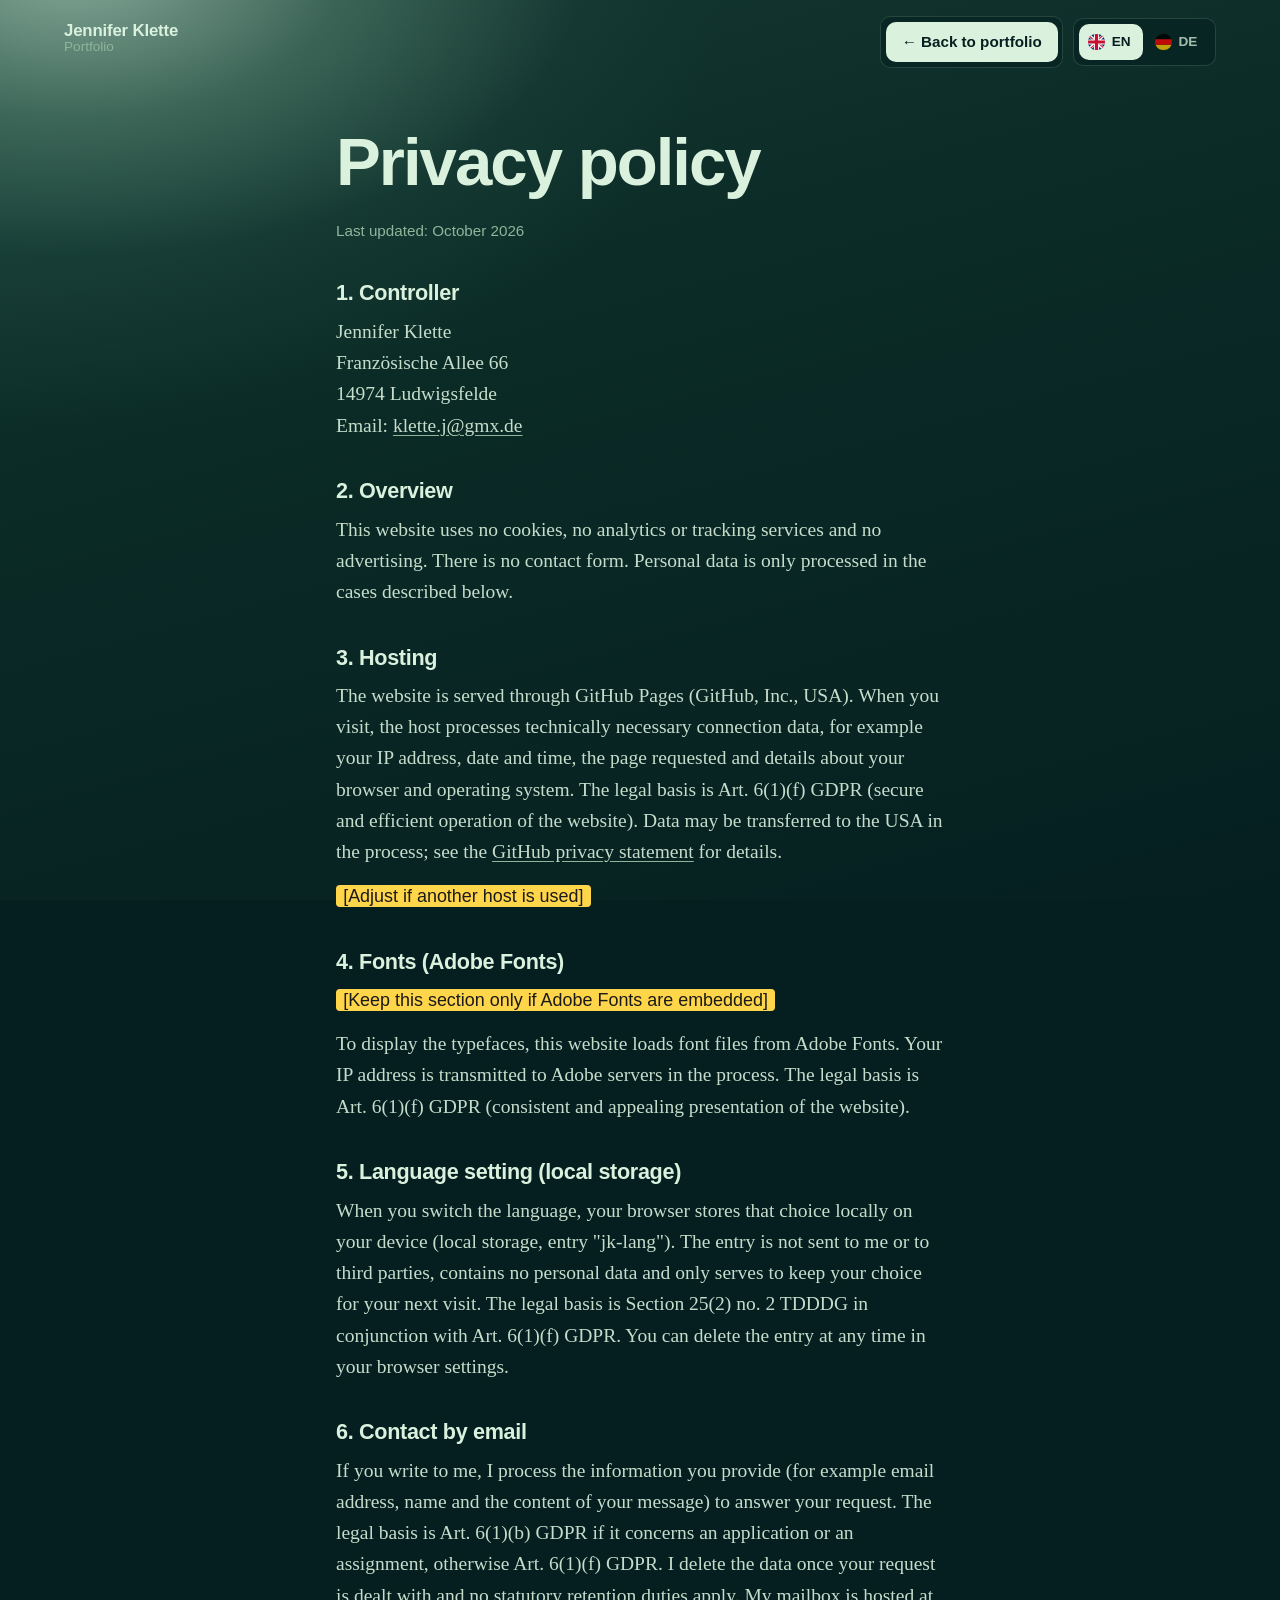
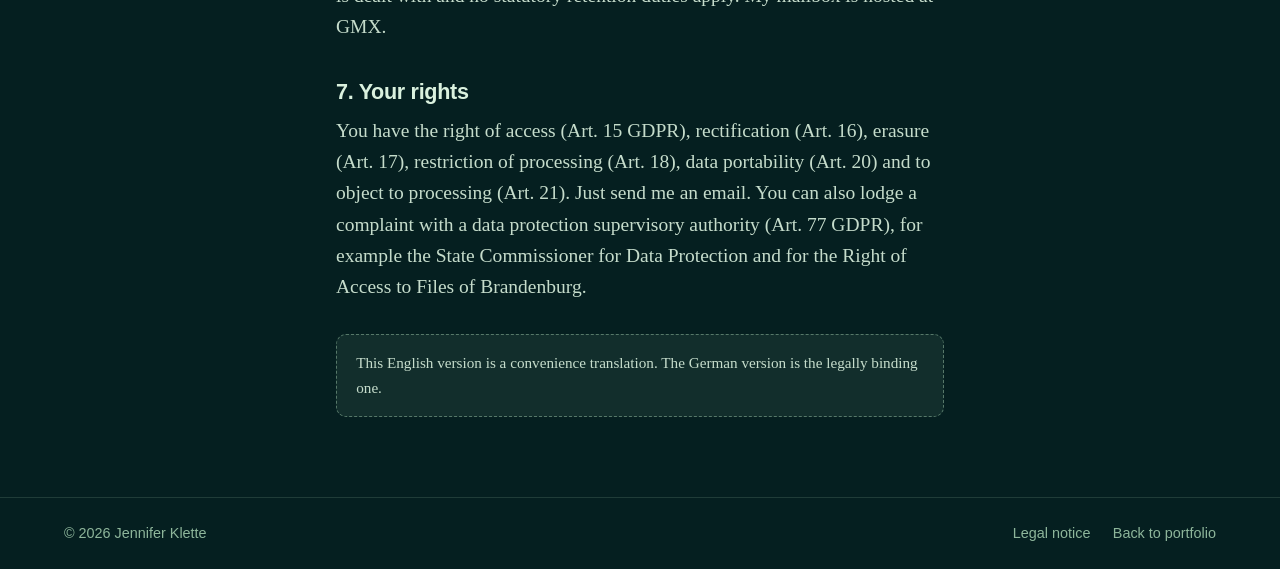
==== datenschutz.html @ 22dcd71a "Add files via upload" ====
<!DOCTYPE html>
<html lang="de">
<head>
  <meta charset="utf-8">
  <meta name="viewport" content="width=device-width, initial-scale=1, viewport-fit=cover">
  <title>Datenschutzerklärung – Jennifer Klette</title>
  <meta name="robots" content="index, follow">
  <meta name="theme-color" content="#051F20">
  <link rel="icon" href="favicon.svg" type="image/svg+xml">
  <link rel="icon" href="favicon.ico" sizes="48x48">
  <link rel="apple-touch-icon" href="apple-touch-icon.png">
  <link rel="stylesheet" href="style.css">
  <link rel="stylesheet" href="legal.css">
  <script src="legal.js" defer></script>
</head>
<body data-title-de="Datenschutzerklärung – Jennifer Klette" data-title-en="Privacy policy – Jennifer Klette">
  <div class="backdrop" aria-hidden="true"></div>

  <header class="top">
    <a class="brand" href="index.html" aria-label="Jennifer Klette">
      <span class="brand-name">Jennifer Klette</span>
      <span class="brand-sub">Portfolio</span>
    </a>
    <div class="top-right">
      <nav class="nav">
        <a class="nav-cta" href="index.html" data-l="de">← Zum Portfolio</a>
        <a class="nav-cta" href="index.html" data-l="en">← Back to portfolio</a>
      </nav>
      <div class="lang" role="group" aria-label="Sprache / Language">
        <button type="button" data-lang="en" aria-pressed="false"><img src="[data-uri]" alt="" width="17" height="17">EN</button>
        <button type="button" data-lang="de" aria-pressed="true"><img src="[data-uri]" alt="" width="17" height="17">DE</button>
      </div>
    </div>
  </header>

  <main class="legal">
    <div data-l="de">
      <h1>Datenschutzerklärung</h1>
      <p class="meta">Stand: Oktober 2026</p>

      <h2>1. Verantwortliche</h2>
      <address>
        Jennifer Klette<br>
        ranzösische Allee 66<br>
        14974 Ludwigsfelde
      </address>
      <p>E-Mail: <a href="mailto:klette.j@gmx.de">klette.j@gmx.de</a></p>

      <h2>2. Überblick</h2>
      <p>Diese Website verwendet keine Cookies, keine Analyse- oder Tracking-Dienste und keine Werbung. Es gibt kein Kontaktformular. Personenbezogene Daten fallen nur in den unten beschriebenen Fällen an.</p>

      <h2>3. Hosting</h2>
      <p>Die Website wird über GitHub Pages bereitgestellt (GitHub, Inc., USA). Beim Aufruf verarbeitet der Hoster technisch notwendige Verbindungsdaten, zum Beispiel deine IP-Adresse, Datum und Uhrzeit, die aufgerufene Seite sowie Angaben zu Browser und Betriebssystem. Rechtsgrundlage ist Art. 6 Abs. 1 lit. f DSGVO (sicherer und effizienter Betrieb der Website). Da dabei Daten in die USA übermittelt werden können, findest du Näheres in den <a href="https://docs.github.com/en/site-policy/privacy-policies/github-general-privacy-statement" target="_blank" rel="noopener">Datenschutzhinweisen von GitHub</a>.</p>
      <p><mark class="todo">[Anpassen, falls ein anderer Hoster genutzt wird]</mark></p>

      <h2>4. Schriften (Adobe Fonts)</h2>
      <p>Zur Darstellung der Schriften lädt diese Website Schriftdateien von Adobe Fonts. Dabei wird deine IP-Adresse an Server von Adobe übermittelt. Rechtsgrundlage ist Art. 6 Abs. 1 lit. f DSGVO (einheitliche und ansprechende Darstellung der Website).</p>

      <h2>5. Spracheinstellung (lokaler Speicher)</h2>
      <p>Wenn du die Sprache umschaltest, speichert dein Browser diese Auswahl lokal auf deinem Gerät (Local Storage, Eintrag „jk-lang"). Der Eintrag wird nicht an mich oder Dritte übertragen, enthält keine personenbezogenen Daten und dient allein dazu, deine Wahl beim nächsten Besuch beizubehalten. Rechtsgrundlage ist § 25 Abs. 2 Nr. 2 TDDDG in Verbindung mit Art. 6 Abs. 1 lit. f DSGVO. Du kannst den Eintrag jederzeit in den Einstellungen deines Browsers löschen.</p>

      <h2>6. Kontakt per E-Mail</h2>
      <p>Wenn du mir schreibst, verarbeite ich die Angaben, die du mir mitteilst (zum Beispiel E-Mail-Adresse, Name und Inhalt deiner Nachricht), um deine Anfrage zu beantworten. Rechtsgrundlage ist Art. 6 Abs. 1 lit. b DSGVO, wenn es um eine Bewerbung oder einen Auftrag geht, sonst Art. 6 Abs. 1 lit. f DSGVO. Ich lösche die Daten, sobald deine Anfrage erledigt ist und keine gesetzlichen Aufbewahrungspflichten entgegenstehen. Mein E-Mail-Postfach wird bei GMX betrieben.</p>

      <h2>7. Deine Rechte</h2>
      <p>Du hast das Recht auf Auskunft (Art. 15 DSGVO), Berichtigung (Art. 16), Löschung (Art. 17), Einschränkung der Verarbeitung (Art. 18), Datenübertragbarkeit (Art. 20) und Widerspruch gegen die Verarbeitung (Art. 21). Schreib mir dazu einfach eine E-Mail. Außerdem kannst du dich bei einer Datenschutz-Aufsichtsbehörde beschweren (Art. 77 DSGVO), zum Beispiel bei der Landesbeauftragten für den Datenschutz und für das Recht auf Akteneinsicht des Landes Brandenburg.</p>
    </div>

    <div data-l="en">
      <h1>Privacy policy</h1>
      <p class="meta">Last updated: October 2026</p>

      <h2>1. Controller</h2>
      <address>
        Jennifer Klette<br>
        Französische Allee 66<br>
        14974 Ludwigsfelde 
      </address>
      <p>Email: <a href="mailto:klette.j@gmx.de">klette.j@gmx.de</a></p>

      <h2>2. Overview</h2>
      <p>This website uses no cookies, no analytics or tracking services and no advertising. There is no contact form. Personal data is only processed in the cases described below.</p>

      <h2>3. Hosting</h2>
      <p>The website is served through GitHub Pages (GitHub, Inc., USA). When you visit, the host processes technically necessary connection data, for example your IP address, date and time, the page requested and details about your browser and operating system. The legal basis is Art. 6(1)(f) GDPR (secure and efficient operation of the website). Data may be transferred to the USA in the process; see the <a href="https://docs.github.com/en/site-policy/privacy-policies/github-general-privacy-statement" target="_blank" rel="noopener">GitHub privacy statement</a> for details.</p>
      <p><mark class="todo">[Adjust if another host is used]</mark></p>

      <h2>4. Fonts (Adobe Fonts)</h2>
      <p><mark class="todo">[Keep this section only if Adobe Fonts are embedded]</mark></p>
      <p>To display the typefaces, this website loads font files from Adobe Fonts. Your IP address is transmitted to Adobe servers in the process. The legal basis is Art. 6(1)(f) GDPR (consistent and appealing presentation of the website).</p>

      <h2>5. Language setting (local storage)</h2>
      <p>When you switch the language, your browser stores that choice locally on your device (local storage, entry "jk-lang"). The entry is not sent to me or to third parties, contains no personal data and only serves to keep your choice for your next visit. The legal basis is Section 25(2) no. 2 TDDDG in conjunction with Art. 6(1)(f) GDPR. You can delete the entry at any time in your browser settings.</p>

      <h2>6. Contact by email</h2>
      <p>If you write to me, I process the information you provide (for example email address, name and the content of your message) to answer your request. The legal basis is Art. 6(1)(b) GDPR if it concerns an application or an assignment, otherwise Art. 6(1)(f) GDPR. I delete the data once your request is dealt with and no statutory retention duties apply. My mailbox is hosted at GMX.</p>

      <h2>7. Your rights</h2>
      <p>You have the right of access (Art. 15 GDPR), rectification (Art. 16), erasure (Art. 17), restriction of processing (Art. 18), data portability (Art. 20) and to object to processing (Art. 21). Just send me an email. You can also lodge a complaint with a data protection supervisory authority (Art. 77 GDPR), for example the State Commissioner for Data Protection and for the Right of Access to Files of Brandenburg.</p>

      <p class="note">This English version is a convenience translation. The German version is the legally binding one.</p>
    </div>
  </main>

  <footer class="foot">
    <span>© <span data-year>2026</span> Jennifer Klette</span>
    <span class="foot-links">
      <a href="impressum.html"><span data-l="de">Impressum</span><span data-l="en">Legal notice</span></a>
      <a href="index.html"><span data-l="de">Zum Portfolio</span><span data-l="en">Back to portfolio</span></a>
    </span>
  </footer>
  <script>document.querySelectorAll("[data-year]").forEach(function (e) { e.textContent = new Date().getFullYear(); });</script>
</body>
</html>
---- style.css ----
/* ==========================================================
   Jennifer Klette – Portfolio
   Palette (from the reference screenshot)
   ========================================================== */
@font-face {
  font-family: "brother-1816", sans-serif;
  font-weight: 500;
  font-style: normal;
}

@font-face {
  font-family: "museo", serif;
  font-weight: 100;
  font-style: normal;
}
@font-face {
  font-family: "museo", serif;
  font-weight: 300;
  font-style: normal;
}
@font-face {
  font-family: "museo", serif;
  font-weight: 100;
  font-style: italic;
}

:root {
  --c-1: #051F20;   /* deepest */
  --c-2: #0B2B26;
  --c-3: #163832;
  --c-4: #235347;
  --c-5: #8EB69B;   /* sage */
  --c-6: #DAF1DE;   /* mist */

  --display: "brother-1816", "Helvetica Neue", Arial, sans-serif;
  --text: "museo", Georgia, "Times New Roman", serif;

  --pad: clamp(1.25rem, 5vw, 4.5rem);
  --max: 1280px;
  --ease: cubic-bezier(.2, .7, .2, 1);

  /* light source, updated by script.js */
  --lx: 6%;
  --ly: -4%;
}

*, *::before, *::after { box-sizing: border-box; }

html {
  scroll-behavior: smooth;
  scroll-padding-top: 5rem;
  -webkit-text-size-adjust: 100%;
}

body {
  margin: 0;
  min-height: 100vh;
  background: var(--c-1);
  color: var(--c-6);
  font-family: var(--text);
  font-size: clamp(1.05rem, .98rem + .3vw, 1.25rem);
  line-height: 1.6;
  -webkit-font-smoothing: antialiased;
  overflow-x: hidden;
}

img { max-width: 100%; display: block; }
a { color: inherit; }
button { font: inherit; color: inherit; cursor: pointer; }
h1, h2, h3, p, ol, ul { margin: 0; padding: 0; }
ol, ul { list-style: none; }

:focus-visible {
  outline: 2px solid var(--c-6);
  outline-offset: 4px;
  border-radius: 8px;
}

.skip {
  position: fixed; left: 1rem; top: -4rem; z-index: 100;
  padding: .6rem 1rem; background: var(--c-6); color: var(--c-1);
  font-family: var(--display); font-weight: 600; border-radius: 999px;
  transition: top .2s;
}
.skip:focus { top: 1rem; }

/* ==========================================================
   Background: the gradient with its light cone
   ========================================================== */
.backdrop {
  position: fixed; inset: 0; z-index: -1;
  background:
    radial-gradient(55% 45% at var(--lx) var(--ly), rgba(218, 241, 222, .55), rgba(142, 182, 155, .28) 38%, transparent 72%),
    radial-gradient(80% 70% at 0% 0%, rgba(35, 83, 71, .9), transparent 70%),
    linear-gradient(165deg, var(--c-3) 0%, var(--c-2) 38%, var(--c-1) 100%);
}

/* ==========================================================
   Header
   ========================================================== */
.top {
  position: fixed; inset: 0 0 auto 0; z-index: 50;
  display: flex; justify-content: space-between; align-items: flex-start; gap: 1rem;
  padding: max(1rem, env(safe-area-inset-top)) var(--pad) 1rem;
  font-family: var(--display);
  pointer-events: none;
}
.top > * { pointer-events: auto; }

.brand { position: relative; text-decoration: none; display: flex; flex-direction: column; line-height: 1.1; padding-top: .35rem; }
.brand-name { font-weight: 700; font-size: 1.05rem; letter-spacing: -.01em; }
.brand-sub { font-weight: 400; font-size: .85rem; color: var(--c-5); }

/* portrait that appears over the name */
.photo {
  position: absolute; left: 0; top: calc(100% + .9rem);
  width: 7.5rem; aspect-ratio: 3 / 4.2; border-radius: 999px; overflow: hidden;
  display: grid; place-items: center;
  background: linear-gradient(170deg, var(--c-5), var(--c-4));
  border: 3px solid var(--c-6);
  box-shadow: 0 24px 50px rgba(0, 0, 0, .5);
  opacity: 0; transform: translateY(-10px) scale(.92); transform-origin: 20% 0;
  pointer-events: none;
  transition: opacity .35s var(--ease), transform .5s var(--ease);
}
.photo-fallback { font-weight: 700; font-size: 2rem; letter-spacing: -.03em; color: var(--c-1); }
.photo img { position: absolute; inset: 0; width: 100%; height: 100%; object-fit: cover; }
.brand:hover .photo, .brand:focus-visible .photo, .brand.show .photo { opacity: 1; transform: none; }

.top-right { display: flex; align-items: center; gap: .6rem; }

.nav, .lang {
  display: flex; align-items: center; gap: .15rem;
  padding: .3rem; border-radius: 10px;
  background: rgba(5, 31, 32, .55);
  -webkit-backdrop-filter: blur(14px); backdrop-filter: blur(14px);
  border: 1px solid rgba(142, 182, 155, .22);
}
.nav a {
  text-decoration: none; padding: .5rem 1rem; border-radius: 10px;
  font-size: .95rem; font-weight: 500;
  transition: background .25s var(--ease), color .25s var(--ease);
}
.nav a:hover { background: rgba(142, 182, 155, .18); }
.nav .nav-cta { background: var(--c-6); color: var(--c-1); font-weight: 600; }
.nav .nav-cta:hover { background: var(--c-5); }

.lang button {
  display: flex; align-items: center; gap: .4rem;
  padding: .45rem .8rem .45rem .6rem; border-radius: 10px; border: 0; background: none;
  font-family: var(--display); font-weight: 600; font-size: .85rem; opacity: .75;
  transition: background .25s var(--ease), color .25s var(--ease), opacity .25s;
}
.lang button:hover { opacity: 1; }
.lang button[aria-pressed="true"] { background: var(--c-6); color: var(--c-1); opacity: 1; }
.lang img { width: 1.05rem; height: 1.05rem; border-radius: 50%; object-fit: cover; }

@media (max-width: 760px) {
  .nav a:not(.nav-cta) { display: none; }
  .brand-sub { display: none; }
}
@media (max-width: 460px) {
  .nav { display: none; }
}

/* ==========================================================
   Hero: the colour fan (Farbfächer)
   Cards are held together by a ring on the right and
   swing open around it while you scroll.
   ========================================================== */
.hero {
  position: relative;
  height: 170vh;               /* scroll distance that drives --p */
  --p: 0;
}
.hero-stage {
  position: sticky; top: 0; height: 100vh; min-height: 560px;
  display: grid; grid-template-columns: minmax(0, 1fr) minmax(0, 1fr);
  align-items: center; gap: 2rem;
  max-width: var(--max); margin-inline: auto;
  padding: 6rem var(--pad) 3rem;
}
.hero-hello {
  font-family: var(--display); font-weight: 500;
  color: var(--c-5); font-size: 1.1rem; margin-bottom: 1rem;
}
.hero h1 {
  font-family: var(--display); font-weight: 700;
  font-size: clamp(3rem, 7vw, 6.6rem);
  line-height: .95; letter-spacing: -.035em;
  text-wrap: balance;
}
.hero-lede { margin-top: 1.75rem; max-width: 34em; color: rgba(218, 241, 222, .88); }
.hero-hint {
  margin-top: 2.25rem; font-family: var(--display); font-size: .9rem;
  color: var(--c-5);
  opacity: calc(1 - var(--p) * 4);
}

.fan {
  --h: clamp(3.8rem, 7.4vw, 6.4rem);       /* thickness of one card */
  --pivot: calc(var(--h) * .5);             /* ring centre, from the right edge */
  --a0: 4.5deg;                             /* angle between cards, closed */
  --a1: 15deg;                              /* angle between cards, open */
  position: relative; width: 100%; max-width: 560px; height: var(--h);
  justify-self: end;
  filter: drop-shadow(0 6px 18px rgba(0, 0, 0, .38));
}
.stack { position: absolute; inset: 0; }
.pill {
  --i: 1;
  position: absolute; inset: 0;
  z-index: calc(7 - var(--i));              /* light cards in front, like the screenshot */
  display: flex; align-items: flex-start; justify-content: flex-start; gap: .9rem;
  padding: calc(var(--h) * .13) calc(var(--h) * 1.1) 0 calc(var(--h) * .42);
  border-radius: 10px;
  font-family: var(--display); font-weight: 600;
  font-size: clamp(.82rem, 1.25vw, 1.08rem); letter-spacing: -.01em; line-height: 1.2;
  white-space: nowrap;
  transform-origin: calc(100% - var(--pivot)) 50%;
  transform: rotate(calc((var(--i) - 3.5) * (var(--a0) + (var(--a1) - var(--a0)) * var(--p))));
  /* punch the hole for the ring */
  -webkit-mask-image: radial-gradient(circle at calc(100% - var(--pivot)) 50%, transparent calc(var(--h) * .15), #000 calc(var(--h) * .16));
          mask-image: radial-gradient(circle at calc(100% - var(--pivot)) 50%, transparent calc(var(--h) * .15), #000 calc(var(--h) * .16));
  will-change: transform;
}
.pill i { font-style: normal; font-weight: 400; font-size: .85em; opacity: .65; font-feature-settings: "tnum"; }
.pill-1 { --i: 1; background: var(--c-6); color: var(--c-1); }
.pill-2 { --i: 2; background: var(--c-5); color: var(--c-1); }
.pill-3 { --i: 3; background: var(--c-4); color: var(--c-6); }
.pill-4 { --i: 4; background: var(--c-3); color: var(--c-6); }
.pill-5 { --i: 5; background: var(--c-2); color: var(--c-6); }
.pill-6 { --i: 6; background: var(--c-1); color: var(--c-6); }

.ring {
  position: absolute; z-index: 20;
  width: calc(var(--h) * .5); aspect-ratio: 1;
  right: calc(var(--pivot) - var(--h) * .25);
  top: 50%; translate: 0 -50%;
  border-radius: 50%;
  border: max(3px, calc(var(--h) * .05)) solid var(--c-5);
  box-shadow: 0 2px 6px rgba(0, 0, 0, .45), inset 0 1px 3px rgba(0, 0, 0, .35);
}

/* the one orchestrated moment on load */
@media (prefers-reduced-motion: no-preference) {
  .pill { animation: drop 1s var(--ease) both; animation-delay: calc(var(--i) * 80ms + 150ms); }
  .ring { animation: fade 1s var(--ease) .5s both; }
  @keyframes drop { from { opacity: 0; translate: 0 -50px; } to { opacity: 1; translate: 0 0; } }
  @keyframes fade { from { opacity: 0; } to { opacity: 1; } }
}

@media (max-height: 760px) and (min-width: 861px) {
  .fan { --a1: 12deg; }
}
@media (max-width: 860px) {
  .hero { height: 150vh; }
  .hero-stage {
    grid-template-columns: 1fr; align-content: center; gap: 2.2rem;
    padding-top: 5.5rem;
  }
  .fan { --h: clamp(3.2rem, 14vw, 4.6rem); --a1: 10deg; max-width: none; }
  .hero h1 { font-size: clamp(2.6rem, 12vw, 4.4rem); }
  .hero-hint { display: none; }
  .pill i { display: none; }
}

/* ==========================================================
   Numbers
   ========================================================== */
.numbers { padding: 4rem var(--pad) 2rem; max-width: var(--max); margin-inline: auto; }
.numbers ul {
  display: grid; grid-template-columns: repeat(auto-fit, minmax(210px, 1fr)); gap: 1rem;
}
.numbers li {
  padding: 1.6rem 2rem 1.7rem;
  border: 1px solid rgba(142, 182, 155, .28);
  border-radius: 10px;
  background: rgba(5, 31, 32, .35);
  display: flex; flex-direction: column; justify-content: center;
}
.numbers b {
  font-family: var(--display); font-weight: 700; font-size: clamp(2.2rem, 4vw, 3.2rem);
  letter-spacing: -.03em; line-height: 1; color: var(--c-6);
  font-feature-settings: "tnum";
}
.numbers span { margin-top: .5rem; font-size: .98rem; line-height: 1.35; color: var(--c-5); }

/* ==========================================================
   Journey
   ========================================================== */
.journey {
  max-width: var(--max); margin-inline: auto;
  padding: clamp(5rem, 12vw, 10rem) var(--pad);
  display: grid; grid-template-columns: minmax(0, .7fr) minmax(0, 1.3fr);
  gap: clamp(2rem, 5vw, 5rem);
}
.journey-head { position: sticky; top: 7rem; align-self: start; }
.journey h2, .toolkit h2, .contact h2, .studio h2, .work h2 {
  font-family: var(--display); font-weight: 700;
  letter-spacing: -.03em; line-height: 1;
  text-wrap: balance;
}
.journey h2 { font-size: clamp(2.2rem, 3.8vw, 3.4rem); }
.journey-head p { margin-top: 1.25rem; color: var(--c-5); max-width: 24em; }

.path {
  --pad-l: clamp(2rem, 4vw, 3.25rem);
  --branch-w: clamp(12.5rem, 17vw, 15rem);   /* room left of the line for side tracks */
  position: relative; padding-left: calc(var(--branch-w) + var(--pad-l)); --prog: 0;
}
.path::before, .path::after {
  content: ""; position: absolute; left: var(--branch-w); top: .6rem; bottom: .6rem; width: 4px; border-radius: 4px; z-index: 0;
}
.path::before { background: rgba(142, 182, 155, .22); }
.path::after {
  background: linear-gradient(var(--c-5), var(--c-6));
  transform-origin: top; transform: scaleY(var(--prog));
}
.stop { position: relative; z-index: 1; padding-bottom: clamp(2.5rem, 7vh, 4.5rem); opacity: .42; transition: opacity .5s var(--ease); }
.stop:last-child { padding-bottom: 0; }
.stop::before, .stop::after {
  content: ""; position: absolute; top: .6rem;
  left: calc(var(--pad-l) * -1 + 2px);
  translate: -50% 0;                       /* centred on the line */
  width: 14px; height: 14px; border-radius: 50%;
  pointer-events: none;
}
/* the bubble itself */
.stop::before {
  background: var(--c-4);
  box-shadow: 0 0 0 0 rgba(142, 182, 155, 0);
  transition: background .5s var(--ease), box-shadow .5s var(--ease);
}
/* the pulse that rolls outwards */
.stop::after { background: rgba(142, 182, 155, .5); opacity: 0; }

.stop.on { opacity: 1; }
.stop.on::before {
  background: rgba(218, 241, 222, .85);
  box-shadow: 0 0 0 6px rgba(142, 182, 155, .28), 0 0 20px rgba(218, 241, 222, .5);
}
.stop.on::after { animation: bubble 2.6s ease-out infinite; }
@keyframes bubble {
  0%   { transform: scale(1);   opacity: .65; }
  100% { transform: scale(3.4); opacity: 0; }
}
.stop time { font-family: var(--display); font-weight: 500; font-size: .95rem; color: var(--c-5); }
.stop h3 {
  font-family: var(--display); font-weight: 650; letter-spacing: -.02em; line-height: 1.1;
  font-size: clamp(1.5rem, 2.6vw, 2.15rem); margin: .35rem 0 .6rem;
}
.stop p { max-width: 34em; color: rgba(218, 241, 222, .85); }

/* side track: a dashed branch off the main line, to the left */
.branch {
  position: absolute; top: .1rem;
  right: calc(100% + var(--pad-l) - 2px);   /* ends on the line */
  width: calc(var(--branch-w) - .4rem);
  display: flex; align-items: flex-start;
}
.branch-card {
  flex: 1 1 auto; min-width: 0;
  padding: .65rem .85rem .75rem;
  border-radius: 10px;
  background: rgba(142, 182, 155, .12);
  border: 1px dashed rgba(142, 182, 155, .55);
}
.branch-card time { display: block; font-size: .78rem; color: var(--c-5); }
.branch-card h4 {
  margin: .1rem 0 .3rem; font-family: var(--display); font-weight: 650;
  font-size: 1rem; letter-spacing: -.01em; line-height: 1.15; color: var(--c-6);
}
.stop .branch-card p { margin: 0; max-width: none; font-size: .86rem; line-height: 1.35; color: rgba(218, 241, 222, .8); }
.branch-link {
  position: relative; flex: 0 0 2.4rem; height: 0; margin-top: 1rem;
  border-top: 2px dashed var(--c-5);
}
.branch-link::after {            /* junction dot on the main line */
  content: ""; position: absolute; right: -4px; top: -5px;
  width: 8px; height: 8px; border-radius: 50%; background: var(--c-5);
}

@media (max-width: 1100px) {
  .journey { grid-template-columns: 1fr; }
  .journey-head { position: static; }
}
/* phones: no room left of the line, the side track sits under the text */
@media (max-width: 700px) {
  .path { --branch-w: 0px; }
  .branch { position: static; width: auto; margin-top: .9rem; display: block; }
  .branch-link { display: none; }
  .branch-card { border-left: 2px dashed var(--c-5); border-radius: 0 10px 10px 0; margin-left: .2rem; }
}

/* ==========================================================
   Work – horizontal rail, pinned on large screens
   ========================================================== */
.work { padding: 3rem 0 5rem; }
.work-head { padding: 0 var(--pad); max-width: var(--max); margin: 0 auto 2rem; display: flex; align-items: baseline; justify-content: space-between; gap: 1rem; flex-wrap: wrap; }
.work h2 { font-size: clamp(2.2rem, 4.6vw, 4rem); }
.work-head p { font-family: var(--display); color: var(--c-5); }

.rail {
  display: flex; gap: clamp(1rem, 2vw, 2rem);
  padding: .5rem var(--pad) 1.5rem;
  overflow-x: auto; scroll-snap-type: x proximity;
  scrollbar-width: thin; scrollbar-color: var(--c-4) transparent;
}
.card {
  flex: 0 0 auto; width: clamp(240px, 26vw, 380px);
  background: none; border: 0; padding: 0; text-align: left;
  scroll-snap-align: start;
  display: flex; flex-direction: column; gap: 1rem;
}
.cover {
  position: relative; display: block; overflow: hidden;
  aspect-ratio: 3 / 4.3; border-radius: 22px;
  box-shadow: 0 24px 50px rgba(0, 0, 0, .4);
  transition: transform .5s var(--ease), box-shadow .5s var(--ease);
}
.cover img { width: 100%; height: 100%; object-fit: cover; position: absolute; inset: 0; }
.card:hover .cover, .card:focus-visible .cover { transform: translateY(-8px) scale(1.02); box-shadow: 0 34px 60px rgba(0, 0, 0, .5); }

/* placeholder art until real images are dropped into /assets */
.cover-a { background: radial-gradient(90% 60% at 30% 12%, var(--c-6), transparent 60%), linear-gradient(170deg, var(--c-5), var(--c-4)); }
.cover-b { background: radial-gradient(80% 55% at 70% 85%, var(--c-5), transparent 60%), linear-gradient(10deg, var(--c-4), var(--c-2)); }
.cover-c { background: radial-gradient(80% 60% at 50% 40%, rgba(218, 241, 222, .75), transparent 62%), linear-gradient(180deg, var(--c-3), var(--c-1)); }
.cover-d { background: linear-gradient(180deg, var(--c-6) 0 50%, var(--c-5) 50% 100%); }
.cover-e { background: radial-gradient(70% 50% at 60% 20%, var(--c-5), transparent 65%), linear-gradient(200deg, var(--c-4), var(--c-1)); }
.cover-f { background: linear-gradient(90deg, var(--c-4) 0 33%, var(--c-5) 33% 66%, var(--c-6) 66% 100%); }
.cover-g { background: radial-gradient(90% 60% at 20% 90%, var(--c-6), transparent 60%), linear-gradient(0deg, var(--c-3), var(--c-4)); }

.card-meta { display: flex; flex-direction: column; padding: 0 .5rem; }
.card-meta b { font-family: var(--display); font-weight: 650; font-size: 1.25rem; letter-spacing: -.015em; }
.card-meta em { font-style: normal; font-size: .95rem; color: var(--c-5); }

/* pinned mode (JS adds .is-pinned only on wide, motion-OK screens) */
.work.is-pinned { padding: 0; }
.work.is-pinned .work-sticky {
  position: sticky; top: 0; height: 100vh; overflow: hidden;
  display: flex; flex-direction: column; justify-content: center;
  padding-top: 4.5rem;
}
.work.is-pinned .rail {
  overflow: visible; scroll-snap-type: none;
  transform: translate3d(var(--x, 0px), 0, 0);
  will-change: transform; width: max-content;
}
.work.is-pinned .card { width: min(26vw, 360px); }
.work.is-pinned .cover { aspect-ratio: 3 / 3.9; }

/* ==========================================================
   Toolkit
   ========================================================== */
.toolkit { max-width: var(--max); margin-inline: auto; padding: clamp(4rem, 10vw, 8rem) var(--pad); }
.toolkit h2 { font-size: clamp(2.2rem, 4.6vw, 4rem); margin-bottom: 2.5rem; }
.tools { display: flex; flex-wrap: wrap; gap: .8rem; }
.tools button {
  display: inline-flex; align-items: center; gap: .7rem;
  font-family: var(--display); font-weight: 550; font-size: clamp(1.05rem, 2vw, 1.4rem);
  padding: .55rem 1.5rem .55rem .65rem; border-radius: 10px;
  background: transparent; border: 1px solid rgba(142, 182, 155, .5);
  transition: background .3s var(--ease), color .3s var(--ease), transform .3s var(--ease);
}
.tools button:hover, .tools button:focus-visible, .tools button[aria-pressed="true"] {
  background: var(--c-6); color: var(--c-1); transform: translateY(-3px);
}
.ico { width: 1.9rem; height: 1.9rem; flex: none; transition: color .3s var(--ease), background .3s var(--ease), border-color .3s var(--ease); }
svg.ico { fill: currentColor; padding: .12rem; }
svg.ico.line { fill: none; }
.ico.badge {
  display: inline-grid; place-items: center;
  border: 2px solid currentColor; border-radius: .5rem;
  font-family: var(--display); font-weight: 700; font-size: .8rem; letter-spacing: -.03em; line-height: 1;
}
.ico.flag { border-radius: 50%; object-fit: cover; }
.tools button:hover .ico, .tools button:focus-visible .ico, .tools button[aria-pressed="true"] .ico { color: var(--b, currentColor); }
.tools button:hover .badge, .tools button:focus-visible .badge, .tools button[aria-pressed="true"] .badge { background: var(--bg); border-color: var(--b); }

.tip { margin-top: 1.75rem; min-height: 3.2em; max-width: 36em; color: var(--c-5); font-style: italic; }

/* ==========================================================
   Contact
   ========================================================== */
.contact {
  max-width: var(--max); margin-inline: auto;
  padding: clamp(4rem, 10vw, 8rem) var(--pad) clamp(5rem, 10vw, 9rem);
}
.contact h2 { font-size: clamp(2.6rem, 7vw, 6.4rem); max-width: 14ch; }
.contact > p { margin-top: 1.5rem; color: var(--c-5); }
.mail {
  display: inline-block; margin-top: 2.5rem; text-decoration: none;
  font-family: var(--display); font-weight: 600; letter-spacing: -.025em;
  font-size: clamp(1.2rem, 3.6vw, 2.9rem);
  padding: .45em 1.1em; border-radius: 10px;
  background: var(--c-5); color: var(--c-1);
  transition: background .3s var(--ease), transform .4s var(--ease);
  overflow-wrap: anywhere;
}
.mail:hover { background: var(--c-6); transform: translateX(8px); }
.copy {
  display: block; margin-top: 1.25rem; background: none; border: 0; padding: .4rem 0;
  font-family: var(--display); font-size: .95rem; color: var(--c-5); text-decoration: underline; text-underline-offset: 4px;
}

/* ==========================================================
   Footer
   ========================================================== */
.foot {
  display: flex; justify-content: space-between; gap: 1rem; flex-wrap: wrap;
  padding: 1.5rem var(--pad) calc(1.5rem + env(safe-area-inset-bottom));
  border-top: 1px solid rgba(142, 182, 155, .2);
  font-family: var(--display); font-size: .9rem; color: var(--c-5);
}
.foot a { text-decoration: none; }
.foot a:hover { color: var(--c-6); }

/* ==========================================================
   Detail dialog
   ========================================================== */
.detail {
  width: min(920px, calc(100vw - 2rem)); max-height: calc(100vh - 2rem);
  padding: 0; border: 1px solid rgba(142, 182, 155, .3); border-radius: clamp(1.5rem, 4vw, 3rem);
  background: var(--c-2); color: var(--c-6); overflow: hidden;
  box-shadow: 0 40px 100px rgba(0, 0, 0, .6);
}
.detail[open] { display: grid; grid-template-columns: minmax(0, .85fr) minmax(0, 1fr); animation: pop .45s var(--ease); }
.detail::backdrop { background: rgba(5, 31, 32, .78); -webkit-backdrop-filter: blur(8px); backdrop-filter: blur(8px); }
@keyframes pop { from { opacity: 0; transform: translateY(24px) scale(.97); } to { opacity: 1; transform: none; } }

.detail form { position: absolute; top: 1rem; right: 1rem; z-index: 2; }
.close {
  font-family: var(--display); font-weight: 600; font-size: .9rem;
  padding: .5rem 1.1rem; border-radius: 999px; border: 0;
  background: var(--c-6); color: var(--c-1);
}
.detail-visual { min-height: 320px; position: relative; overflow: hidden; }
.detail-visual img { position: absolute; inset: 0; width: 100%; height: 100%; object-fit: cover; }
.detail-body { padding: clamp(1.75rem, 4vw, 3.25rem); overflow-y: auto; align-self: center; }
.detail-when { font-family: var(--display); color: var(--c-5); font-weight: 500; }
.detail h3 {
  font-family: var(--display); font-weight: 700; letter-spacing: -.03em; line-height: 1.02;
  font-size: clamp(1.9rem, 3.6vw, 3rem); margin: .4rem 0 1.1rem;
}
.detail-body p + p { margin-top: 1rem; }

@media (max-width: 760px) {
  .detail[open] { display: block; overflow-y: auto; }
  .detail-visual { min-height: 200px; height: 30vh; }
}

/* ==========================================================
   Reduced motion
   ========================================================== */
@media (prefers-reduced-motion: reduce) {
  html { scroll-behavior: auto; }
  *, *::before, *::after { animation: none !important; transition: none !important; }
  .stop { opacity: 1; }
  .path::after { transform: scaleY(1); }
}

/* footer links (legal notice, privacy, back to top) */
.foot-links { display: flex; flex-wrap: wrap; gap: .4rem 1.4rem; }
---- legal.css ----
/* Legal pages (Impressum, Datenschutz). Loaded after style.css. */
.legal { max-width: 46rem; margin: 0 auto; padding: 8rem var(--pad) 5rem; }
.legal h1 {
  font-family: var(--display); font-weight: 700; letter-spacing: -.03em; line-height: 1;
  font-size: clamp(2.4rem, 6vw, 4.2rem); margin-bottom: .35em; text-wrap: balance;
}
.legal h2 {
  font-family: var(--display); font-weight: 650; letter-spacing: -.015em; line-height: 1.15;
  font-size: 1.35rem; margin: 2.4rem 0 .6rem; color: var(--c-6);
}
.legal p, .legal li, .legal address { color: rgba(218, 241, 222, .9); max-width: 40em; }
.legal p + p { margin-top: .8rem; }
.legal address { font-style: normal; }
.legal ul { list-style: disc; padding-left: 1.25rem; margin-top: .5rem; }
.legal li + li { margin-top: .35rem; }
.legal a { text-decoration: underline; text-decoration-color: var(--c-5); text-underline-offset: 3px; }
.legal a:hover { text-decoration-color: var(--c-6); }
.legal .meta { font-family: var(--display); color: var(--c-5); font-size: .95rem; }
.legal .note {
  margin-top: 2rem; padding: 1rem 1.2rem; border-radius: 10px;
  border: 1px dashed rgba(142, 182, 155, .55); background: rgba(142, 182, 155, .1);
  font-size: .95rem;
}

/* marker for the spots you still have to fill in. Delete the <mark> tags when done */
.todo { background: #ffd54a; color: #1a1a1a; padding: .05em .4em; border-radius: 4px; font-family: var(--display); font-size: .92em; }

/* one language at a time, German by default (no JavaScript) */
html[lang="de"] [data-l="en"], html[lang="en"] [data-l="de"] { display: none !important; }
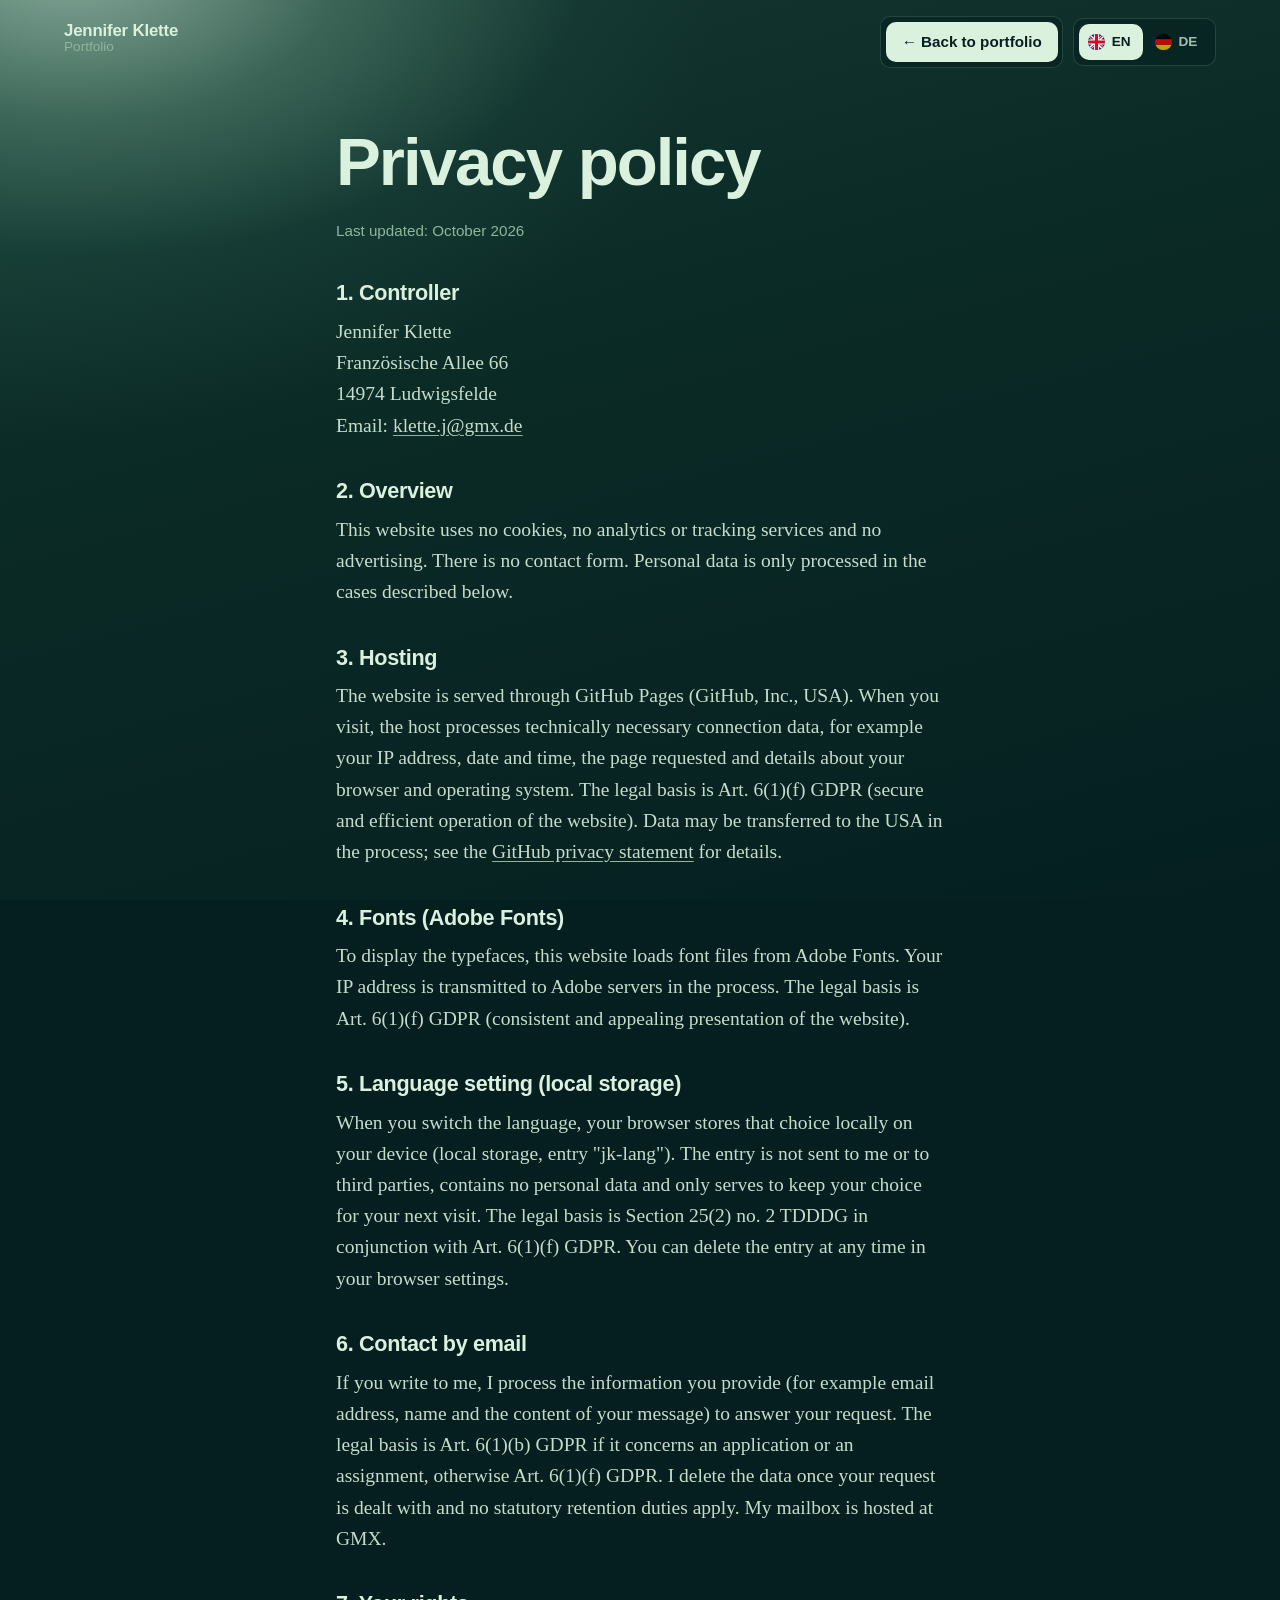
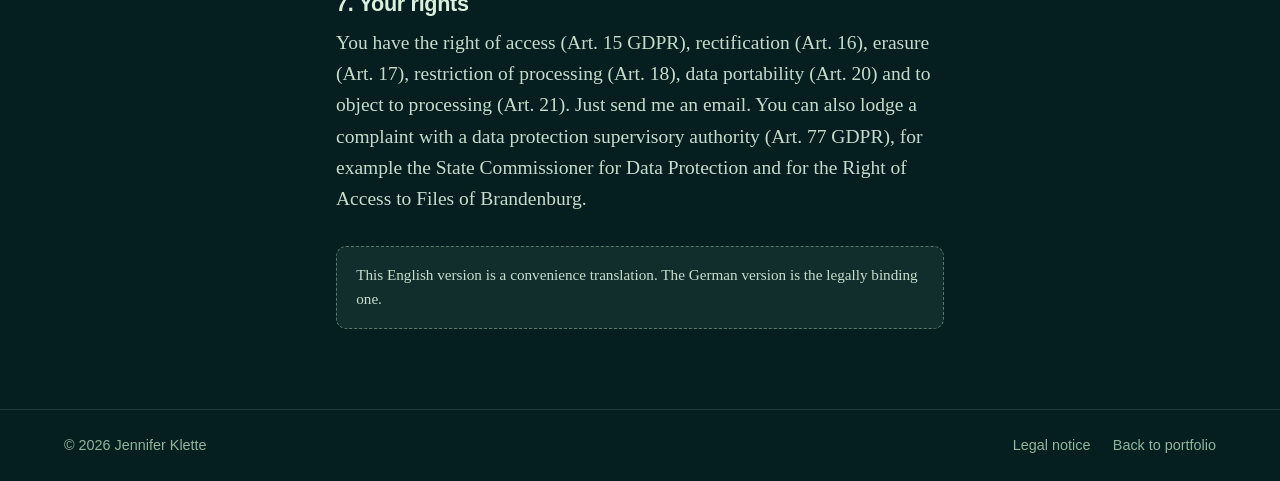
==== commit 6f8a34d1: "Recruiter pass: fix texts, tools, structure and sharing - Datenschutz: remove visible placeholder no" ====
--- a/datenschutz.html
+++ b/datenschutz.html
@@ -41,7 +41,7 @@
       <h2>1. Verantwortliche</h2>
       <address>
         Jennifer Klette<br>
-        ranzösische Allee 66<br>
+        Französische Allee 66<br>
         14974 Ludwigsfelde
       </address>
       <p>E-Mail: <a href="mailto:klette.j@gmx.de">klette.j@gmx.de</a></p>
@@ -51,7 +51,6 @@
 
       <h2>3. Hosting</h2>
       <p>Die Website wird über GitHub Pages bereitgestellt (GitHub, Inc., USA). Beim Aufruf verarbeitet der Hoster technisch notwendige Verbindungsdaten, zum Beispiel deine IP-Adresse, Datum und Uhrzeit, die aufgerufene Seite sowie Angaben zu Browser und Betriebssystem. Rechtsgrundlage ist Art. 6 Abs. 1 lit. f DSGVO (sicherer und effizienter Betrieb der Website). Da dabei Daten in die USA übermittelt werden können, findest du Näheres in den <a href="https://docs.github.com/en/site-policy/privacy-policies/github-general-privacy-statement" target="_blank" rel="noopener">Datenschutzhinweisen von GitHub</a>.</p>
-      <p><mark class="todo">[Anpassen, falls ein anderer Hoster genutzt wird]</mark></p>
 
       <h2>4. Schriften (Adobe Fonts)</h2>
       <p>Zur Darstellung der Schriften lädt diese Website Schriftdateien von Adobe Fonts. Dabei wird deine IP-Adresse an Server von Adobe übermittelt. Rechtsgrundlage ist Art. 6 Abs. 1 lit. f DSGVO (einheitliche und ansprechende Darstellung der Website).</p>
@@ -83,10 +82,8 @@
 
       <h2>3. Hosting</h2>
       <p>The website is served through GitHub Pages (GitHub, Inc., USA). When you visit, the host processes technically necessary connection data, for example your IP address, date and time, the page requested and details about your browser and operating system. The legal basis is Art. 6(1)(f) GDPR (secure and efficient operation of the website). Data may be transferred to the USA in the process; see the <a href="https://docs.github.com/en/site-policy/privacy-policies/github-general-privacy-statement" target="_blank" rel="noopener">GitHub privacy statement</a> for details.</p>
-      <p><mark class="todo">[Adjust if another host is used]</mark></p>
 
       <h2>4. Fonts (Adobe Fonts)</h2>
-      <p><mark class="todo">[Keep this section only if Adobe Fonts are embedded]</mark></p>
       <p>To display the typefaces, this website loads font files from Adobe Fonts. Your IP address is transmitted to Adobe servers in the process. The legal basis is Art. 6(1)(f) GDPR (consistent and appealing presentation of the website).</p>
 
       <h2>5. Language setting (local storage)</h2>
--- a/style.css
+++ b/style.css
@@ -155,12 +155,20 @@
 .lang button[aria-pressed="true"] { background: var(--c-6); color: var(--c-1); opacity: 1; }
 .lang img { width: 1.05rem; height: 1.05rem; border-radius: 50%; object-fit: cover; }
 
+/* phones: the section links move into a bar at the bottom, in thumb reach */
 @media (max-width: 760px) {
-  .nav a:not(.nav-cta) { display: none; }
   .brand-sub { display: none; }
-}
-@media (max-width: 460px) {
-  .nav { display: none; }
+  .nav {
+    position: fixed; left: 50%; translate: -50% 0;
+    bottom: max(.75rem, env(safe-area-inset-bottom));
+    background: rgba(5, 31, 32, .82);
+    box-shadow: 0 10px 30px rgba(0, 0, 0, .35);
+  }
+  .nav a { padding: .55rem .75rem; font-size: .88rem; white-space: nowrap; }
+  body { padding-bottom: 4.5rem; }
+}
+@media (max-width: 360px) {
+  .nav a { padding: .5rem .55rem; font-size: .82rem; }
 }
 
 /* ==========================================================
@@ -186,7 +194,7 @@
 }
 .hero h1 {
   font-family: var(--display); font-weight: 700;
-  font-size: clamp(3rem, 7vw, 6.6rem);
+  font-size: clamp(2rem, 5vw, 4.6rem);
   line-height: .95; letter-spacing: -.035em;
   text-wrap: balance;
 }
@@ -259,8 +267,10 @@
     grid-template-columns: 1fr; align-content: center; gap: 2.2rem;
     padding-top: 5.5rem;
   }
-  .fan { --h: clamp(3.2rem, 14vw, 4.6rem); --a1: 10deg; max-width: none; }
-  .hero h1 { font-size: clamp(2.6rem, 12vw, 4.4rem); }
+  .fan { --h: clamp(3.2rem, 14vw, 4.6rem); --a1: 10deg; max-width: 440px; margin-top: min(32%, 9rem); }
+  .hero h1 { font-size: clamp(2.4rem, 11vw, 4.4rem); }
+  .hero-lede { margin-top: 1.1rem; font-size: .98rem; line-height: 1.55; }
+  .hero-hello { margin-bottom: .6rem; }
   .hero-hint { display: none; }
   .pill i { display: none; }
 }
@@ -292,8 +302,8 @@
 .journey {
   max-width: var(--max); margin-inline: auto;
   padding: clamp(5rem, 12vw, 10rem) var(--pad);
-  display: grid; grid-template-columns: minmax(0, .7fr) minmax(0, 1.3fr);
-  gap: clamp(2rem, 5vw, 5rem);
+  display: grid; grid-template-columns: minmax(0, .8fr) minmax(0, 1.2fr);
+  gap: clamp(2rem, 6vw, 6rem);
 }
 .journey-head { position: sticky; top: 7rem; align-self: start; }
 .journey h2, .toolkit h2, .contact h2, .studio h2, .work h2 {
@@ -301,12 +311,12 @@
   letter-spacing: -.03em; line-height: 1;
   text-wrap: balance;
 }
-.journey h2 { font-size: clamp(2.2rem, 3.8vw, 3.4rem); }
+.journey h2 { font-size: clamp(2.2rem, 4.6vw, 4rem); }
 .journey-head p { margin-top: 1.25rem; color: var(--c-5); max-width: 24em; }
 
 .path {
   --pad-l: clamp(2rem, 4vw, 3.25rem);
-  --branch-w: clamp(12.5rem, 17vw, 15rem);   /* room left of the line for side tracks */
+  --branch-w: clamp(12.5rem, 17vw, 15rem);   /* Platz links für die Abzweige */
   position: relative; padding-left: calc(var(--branch-w) + var(--pad-l)); --prog: 0;
 }
 .path::before, .path::after {
@@ -352,10 +362,10 @@
 }
 .stop p { max-width: 34em; color: rgba(218, 241, 222, .85); }
 
-/* side track: a dashed branch off the main line, to the left */
+/* Abzweig: gestrichelte Nebenstation links an der Linie */
 .branch {
   position: absolute; top: .1rem;
-  right: calc(100% + var(--pad-l) - 2px);   /* ends on the line */
+  right: calc(100% + var(--pad-l) - 2px);
   width: calc(var(--branch-w) - .4rem);
   display: flex; align-items: flex-start;
 }
@@ -376,16 +386,16 @@
   position: relative; flex: 0 0 2.4rem; height: 0; margin-top: 1rem;
   border-top: 2px dashed var(--c-5);
 }
-.branch-link::after {            /* junction dot on the main line */
+.branch-link::after {
   content: ""; position: absolute; right: -4px; top: -5px;
   width: 8px; height: 8px; border-radius: 50%; background: var(--c-5);
 }
 
-@media (max-width: 1100px) {
+@media (max-width: 860px) {
   .journey { grid-template-columns: 1fr; }
   .journey-head { position: static; }
 }
-/* phones: no room left of the line, the side track sits under the text */
+/* schmale Schirme: der Abzweig rutscht unter den Text */
 @media (max-width: 700px) {
   .path { --branch-w: 0px; }
   .branch { position: static; width: auto; margin-top: .9rem; display: block; }
@@ -415,21 +425,35 @@
 }
 .cover {
   position: relative; display: block; overflow: hidden;
-  aspect-ratio: 3 / 4.3; border-radius: 22px;
-  box-shadow: 0 24px 50px rgba(0, 0, 0, .4);
-  transition: transform .5s var(--ease), box-shadow .5s var(--ease);
-}
-.cover img { width: 100%; height: 100%; object-fit: cover; position: absolute; inset: 0; }
-.card:hover .cover, .card:focus-visible .cover { transform: translateY(-8px) scale(1.02); box-shadow: 0 34px 60px rgba(0, 0, 0, .5); }
-
-/* placeholder art until real images are dropped into /assets */
-.cover-a { background: radial-gradient(90% 60% at 30% 12%, var(--c-6), transparent 60%), linear-gradient(170deg, var(--c-5), var(--c-4)); }
-.cover-b { background: radial-gradient(80% 55% at 70% 85%, var(--c-5), transparent 60%), linear-gradient(10deg, var(--c-4), var(--c-2)); }
-.cover-c { background: radial-gradient(80% 60% at 50% 40%, rgba(218, 241, 222, .75), transparent 62%), linear-gradient(180deg, var(--c-3), var(--c-1)); }
-.cover-d { background: linear-gradient(180deg, var(--c-6) 0 50%, var(--c-5) 50% 100%); }
-.cover-e { background: radial-gradient(70% 50% at 60% 20%, var(--c-5), transparent 65%), linear-gradient(200deg, var(--c-4), var(--c-1)); }
-.cover-f { background: linear-gradient(90deg, var(--c-4) 0 33%, var(--c-5) 33% 66%, var(--c-6) 66% 100%); }
-.cover-g { background: radial-gradient(90% 60% at 20% 90%, var(--c-6), transparent 60%), linear-gradient(0deg, var(--c-3), var(--c-4)); }
+  aspect-ratio: 1 / 1; border-radius: 22px;
+  transition: transform .5s var(--ease);
+}
+/* contain, so a mock-up is never cut off */
+.cover img { position: absolute; inset: 7%; width: 86%; height: 86%; object-fit: contain; }
+/* SuitePad device: frame image, screen recording laid onto the display */
+.device { position: absolute; left: 5%; right: 5%; top: 50%; translate: 0 -50%; aspect-ratio: 1000 / 681; }
+.cover .device img, .device img { position: absolute; inset: 0; width: 100%; height: 100%; object-fit: contain; }
+.device video {
+  position: absolute; left: 9.31%; top: 6.62%; width: 81.25%; height: 68.4%;
+  object-fit: cover; background: #111;
+  clip-path: polygon(0.96% 0, 97.93% 0.1%, 100% 99.7%, 0 100%);
+}
+.device::after {
+  content: ""; position: absolute; left: 9.31%; top: 6.62%; width: 81.25%; height: 68.4%;
+  clip-path: polygon(0.96% 0, 97.93% 0.1%, 100% 99.7%, 0 100%);
+  background: linear-gradient(112deg, transparent 52%, rgba(255,255,255,.09) 52.4%, rgba(255,255,255,.03) 78%, transparent 92%);
+  pointer-events: none;
+}
+.detail-visual .device { position: relative; left: auto; right: auto; top: auto; translate: none; width: min(100%, 860px, 72vh); }
+.detail-visual .device img, .detail-visual .device video { max-height: none; max-width: none; box-shadow: none; border-radius: 0; }
+.detail-visual .device img { width: 100%; height: 100%; }
+/* several images in one entry: a sharp grid instead of a blurry collage */
+.detail-visual .gallery { display: grid; grid-template-columns: repeat(3, minmax(0, 1fr)); gap: clamp(.75rem, 2vw, 1.5rem); width: 100%; }
+.detail-visual .gallery img { width: 100%; height: auto; max-height: none; box-shadow: none; border-radius: 0; }
+@media (max-width: 700px) { .detail-visual .gallery { grid-template-columns: repeat(2, minmax(0, 1fr)); } }
+.detail-visual .device video { width: 81.25%; height: 68.4%; }
+.card:hover .cover, .card:focus-visible .cover { transform: translateY(-8px) scale(1.02); }
+
 
 .card-meta { display: flex; flex-direction: column; padding: 0 .5rem; }
 .card-meta b { font-family: var(--display); font-weight: 650; font-size: 1.25rem; letter-spacing: -.015em; }
@@ -447,8 +471,36 @@
   transform: translate3d(var(--x, 0px), 0, 0);
   will-change: transform; width: max-content;
 }
-.work.is-pinned .card { width: min(26vw, 360px); }
-.work.is-pinned .cover { aspect-ratio: 3 / 3.9; }
+.work.is-pinned .card { width: min(24vw, 320px); }
+
+/* round buttons, shared by the work nav and the flipbook */
+.rnd {
+  display: grid; place-items: center; flex: none;
+  width: 2.6rem; height: 2.6rem; border-radius: 50%;
+  border: 1px solid rgba(142, 182, 155, .45);
+  background: rgba(5, 31, 32, .5); color: var(--c-6);
+  transition: background .25s var(--ease), color .25s var(--ease), opacity .25s;
+}
+.rnd svg { width: 1.3rem; height: 1.3rem; }
+.rnd:hover { background: var(--c-6); color: var(--c-1); }
+.rnd[disabled] { opacity: .28; pointer-events: none; }
+
+/* small navigation under the rail, so the sideways scroll is obvious */
+.work-nav {
+  display: flex; align-items: center; gap: 1rem; width: 100%;
+  max-width: var(--max); margin: 1.25rem auto 0; padding: 0 var(--pad);
+}
+.work-bar { flex: 1; height: 4px; border-radius: 4px; background: rgba(142, 182, 155, .22); overflow: hidden; }
+.work-bar span {
+  display: block; height: 100%; width: 10%; border-radius: 4px;
+  background: linear-gradient(90deg, var(--c-5), var(--c-6));
+  transition: width .15s linear, margin-left .15s linear;
+}
+.work-count { font-family: var(--display); font-size: .9rem; color: var(--c-5); min-width: 4.2rem; text-align: right; }
+
+@media (max-width: 620px) {
+  .work-count { display: none; }
+}
 
 /* ==========================================================
    Toolkit
@@ -492,8 +544,8 @@
 .mail {
   display: inline-block; margin-top: 2.5rem; text-decoration: none;
   font-family: var(--display); font-weight: 600; letter-spacing: -.025em;
-  font-size: clamp(1.2rem, 3.6vw, 2.9rem);
-  padding: .45em 1.1em; border-radius: 10px;
+  font-size: clamp(1.2rem, 2.6vw, 2.9rem);
+  padding: .5em 1.2em; border-radius: 10px;
   background: var(--c-5); color: var(--c-1);
   transition: background .3s var(--ease), transform .4s var(--ease);
   overflow-wrap: anywhere;
@@ -515,39 +567,140 @@
 }
 .foot a { text-decoration: none; }
 .foot a:hover { color: var(--c-6); }
+.foot-links { display: flex; flex-wrap: wrap; gap: .4rem 1.4rem; }
 
 /* ==========================================================
    Detail dialog
    ========================================================== */
 .detail {
-  width: min(920px, calc(100vw - 2rem)); max-height: calc(100vh - 2rem);
+  width: min(1100px, calc(100vw - 2rem)); max-height: calc(100vh - 2rem);
   padding: 0; border: 1px solid rgba(142, 182, 155, .3); border-radius: clamp(1.5rem, 4vw, 3rem);
-  background: var(--c-2); color: var(--c-6); overflow: hidden;
+  background: var(--c-2); color: var(--c-6); overflow-x: hidden; overflow-y: auto; overscroll-behavior: contain;
   box-shadow: 0 40px 100px rgba(0, 0, 0, .6);
 }
-.detail[open] { display: grid; grid-template-columns: minmax(0, .85fr) minmax(0, 1fr); animation: pop .45s var(--ease); }
+.detail[open] { display: flex; flex-direction: column; animation: pop .45s var(--ease); }
 .detail::backdrop { background: rgba(5, 31, 32, .78); -webkit-backdrop-filter: blur(8px); backdrop-filter: blur(8px); }
 @keyframes pop { from { opacity: 0; transform: translateY(24px) scale(.97); } to { opacity: 1; transform: none; } }
 
-.detail form { position: absolute; top: 1rem; right: 1rem; z-index: 2; }
+/* close button stays in view while the dialog scrolls */
+.detail form { position: sticky; top: 0; z-index: 2; align-self: flex-end; height: 0; margin-right: 1rem; overflow: visible; }
+.detail form .close { margin-top: 1rem; }
 .close {
   font-family: var(--display); font-weight: 600; font-size: .9rem;
-  padding: .5rem 1.1rem; border-radius: 999px; border: 0;
+  padding: .5rem 1.1rem; border-radius: 10px; border: 0;
   background: var(--c-6); color: var(--c-1);
 }
-.detail-visual { min-height: 320px; position: relative; overflow: hidden; }
-.detail-visual img { position: absolute; inset: 0; width: 100%; height: 100%; object-fit: cover; }
-.detail-body { padding: clamp(1.75rem, 4vw, 3.25rem); overflow-y: auto; align-self: center; }
+/* the image is shown whole, never cropped */
+.detail-visual {
+  flex: none; display: grid; place-items: center;
+  min-height: 180px; padding: clamp(1rem, 3vw, 2.25rem);
+  padding-top: clamp(3.25rem, 6vw, 4rem);
+}
+.detail-visual img, .detail-visual video {
+  width: auto; max-width: 100%; height: auto; max-height: 52vh;
+  object-fit: contain; border-radius: 10px;
+}
+.detail-body { flex: none; padding: 0 clamp(1.75rem, 4vw, 3.25rem) clamp(1.75rem, 4vw, 2.75rem); }
 .detail-when { font-family: var(--display); color: var(--c-5); font-weight: 500; }
 .detail h3 {
   font-family: var(--display); font-weight: 700; letter-spacing: -.03em; line-height: 1.02;
-  font-size: clamp(1.9rem, 3.6vw, 3rem); margin: .4rem 0 1.1rem;
-}
+  font-size: clamp(1.7rem, 3.2vw, 2.6rem); margin: .4rem 0 1.1rem;
+}
+.detail-body p { max-width: 46em; }
 .detail-body p + p { margin-top: 1rem; }
 
+/* ==========================================================
+   Flipbook (SuitePad brochure)
+   Pages live in img/brochure/p-01.jpg … p-19.jpg.
+   Spreads follow the print layout: 1+2, 3+4, 5+6 …
+   ========================================================== */
+.flip {
+  width: min(1480px, 96vw); max-width: none; max-height: 94vh;
+  padding: 0; border: 1px solid rgba(142, 182, 155, .3); border-radius: clamp(1rem, 2.5vw, 2rem);
+  background: var(--c-2); color: var(--c-6); overflow-x: hidden; overflow-y: auto; overscroll-behavior: contain;
+  box-shadow: 0 40px 100px rgba(0, 0, 0, .6);
+}
+.flip[open] { display: flex; flex-direction: column; animation: pop .45s var(--ease); }
+.flip::backdrop { background: rgba(5, 31, 32, .9); -webkit-backdrop-filter: blur(10px); backdrop-filter: blur(10px); }
+
+.flip-bar {
+  flex: none; display: flex; align-items: center; justify-content: space-between; gap: 1rem;
+  padding: .9rem clamp(1rem, 2.5vw, 1.75rem);
+  border-bottom: 1px solid rgba(142, 182, 155, .2);
+}
+.flip-bar h3 { font-family: var(--display); font-weight: 650; font-size: 1.05rem; letter-spacing: -.015em; }
+.flip-tools { display: flex; align-items: center; gap: .6rem; }
+.snd {
+  display: inline-flex; align-items: center; gap: .5rem;
+  font-family: var(--display); font-weight: 600; font-size: .9rem;
+  padding: .45rem 1rem; border-radius: 10px;
+  border: 1px solid rgba(142, 182, 155, .45); background: transparent; color: var(--c-6);
+  transition: background .25s var(--ease), color .25s var(--ease), opacity .25s;
+}
+.snd:hover { background: rgba(142, 182, 155, .18); }
+.snd svg { width: 1.15rem; height: 1.15rem; }
+.snd .snd-off { display: none; }
+.snd[aria-pressed="false"] { opacity: .55; }
+.snd[aria-pressed="false"] .snd-on { display: none; }
+.snd[aria-pressed="false"] .snd-off { display: block; }
+
+.flip-stage {
+  position: relative; flex: 1 1 auto; min-height: 0; overflow: hidden;
+  display: flex; align-items: center; justify-content: center;
+  gap: clamp(.35rem, 1.4vw, 1.25rem); padding: clamp(.75rem, 2.2vw, 1.75rem);
+}
+.book {
+  position: relative; flex: none;
+  width: calc(var(--pw, 300px) * 2); height: var(--ph, 212px);
+  perspective: 5200px;
+  box-shadow: 0 26px 60px rgba(0, 0, 0, .55);
+}
+.book.single { width: var(--pw, 300px); }
+.book .pg, .book .face { background: #fff; overflow: hidden; }
+.book img { width: 100%; height: 100%; object-fit: cover; display: block; transition: opacity .14s linear; }
+
+.page-fixed { position: absolute; left: 0; top: 0; width: var(--pw); height: var(--ph); z-index: 0; }
+.sheet {
+  position: absolute; left: 50%; top: 0; width: var(--pw); height: var(--ph);
+  transform-style: preserve-3d; transform-origin: left center;
+  transition: transform .75s cubic-bezier(.35, .05, .2, 1);
+}
+.sheet.flipped { transform: rotateY(-180deg); }
+.face {
+  position: absolute; inset: 0;
+  backface-visibility: hidden; -webkit-backface-visibility: hidden;
+}
+.face.b { transform: rotateY(180deg); }
+/* a touch of shade in the gutter */
+.face.f::after, .page-fixed::after, .face.b::after {
+  content: ""; position: absolute; inset: 0; pointer-events: none;
+}
+.face.f::after { background: linear-gradient(90deg, rgba(0, 0, 0, .2), transparent 8%); }
+.page-fixed::after, .face.b::after { background: linear-gradient(270deg, rgba(0, 0, 0, .2), transparent 8%); }
+
+.flip-foot {
+  flex: none; display: flex; align-items: center; justify-content: center; gap: 1.25rem;
+  padding: .25rem 1rem 1.1rem; flex-wrap: wrap;
+}
+.flip-dots { display: flex; gap: .45rem; }
+.flip-dots button {
+  width: .6rem; height: .6rem; padding: 0; border: 0; border-radius: 50%;
+  background: rgba(142, 182, 155, .35);
+  transition: background .25s var(--ease), transform .25s var(--ease);
+}
+.flip-dots button:hover { background: var(--c-5); }
+.flip-dots button[aria-current="true"] { background: var(--c-6); transform: scale(1.4); }
+.flip-count { font-family: var(--display); font-size: .85rem; color: var(--c-5); }
+
 @media (max-width: 760px) {
-  .detail[open] { display: block; overflow-y: auto; }
-  .detail-visual { min-height: 200px; height: 30vh; }
+  .detail-visual img { max-height: 46vh; }
+  /* arrows sit on the page, so one page can use the full width */
+  .flip-arrow { position: absolute; top: 50%; translate: 0 -50%; z-index: 5; background: rgba(5, 31, 32, .78); }
+  .flip-arrow[data-flip="-1"] { left: .4rem; }
+  .flip-arrow[data-flip="1"] { right: .4rem; }
+  .flip-bar h3 { font-size: .95rem; }
+  .snd span { display: none; }
+  .flip-dots { display: none; }
 }
 
 /* ==========================================================
@@ -558,7 +711,5 @@
   *, *::before, *::after { animation: none !important; transition: none !important; }
   .stop { opacity: 1; }
   .path::after { transform: scaleY(1); }
-}
-
-/* footer links (legal notice, privacy, back to top) */
-.foot-links { display: flex; flex-wrap: wrap; gap: .4rem 1.4rem; }
+  .sheet { transition: none !important; }
+}
